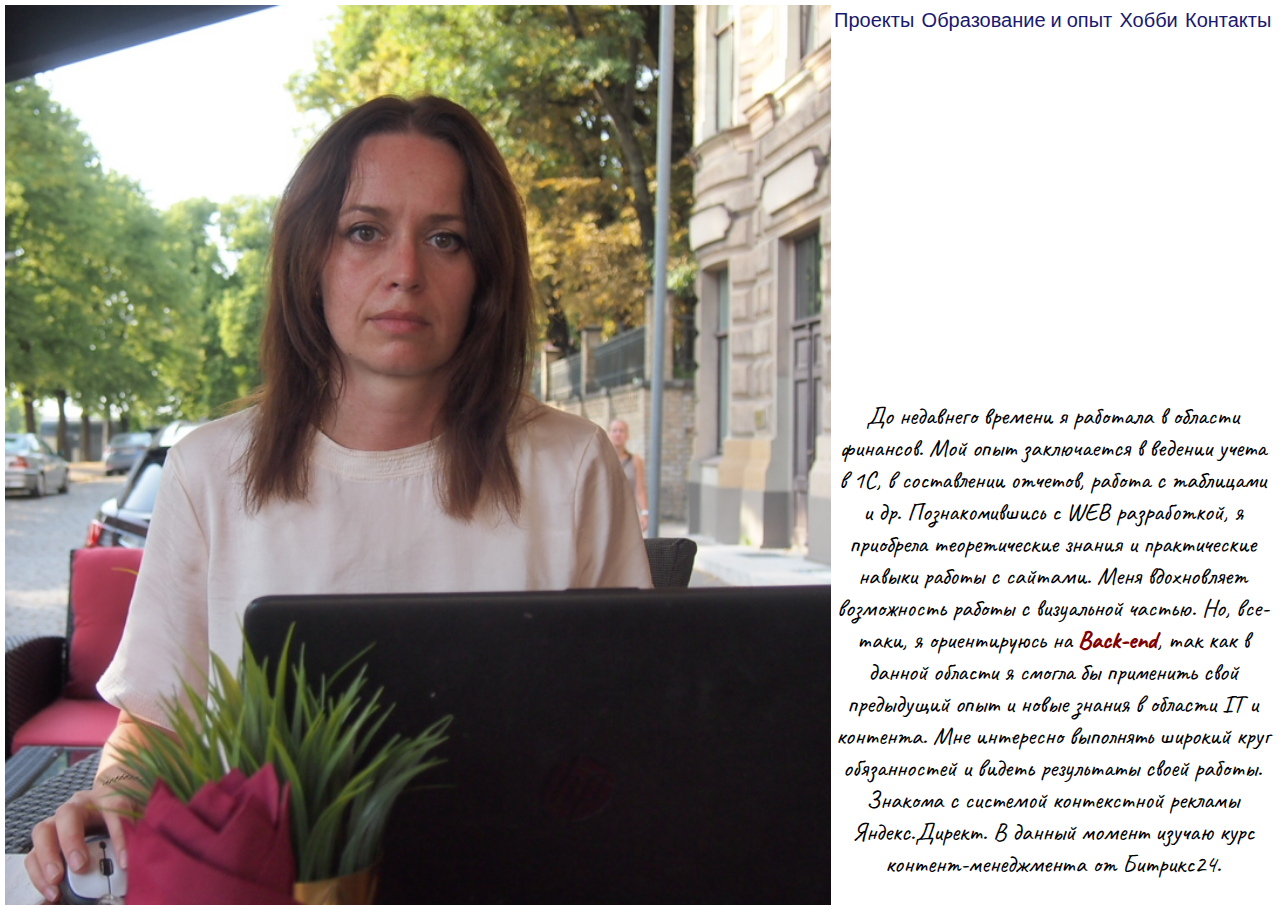
==== index.html @ ad6b9b3c "added yandex" ====
<!DOCTYPE html>
<html lang="en">
<head>
    <meta charset="UTF-8">
    <meta name="viewport" content="width=device-width, initial-scale=1.0">
    <link rel="stylesheet" href="style.css">
    <link rel="stylesheet" href="fonts.css">
    <link href="https://fonts.googleapis.com/css2?family=Cabin&family=Chivo:wght@300;400&display=swap" rel="stylesheet">
    <title>about</title>
</head>
<body>
<main id="container">
<div class="photo">
<img class="photo" src="img/P1015880.JPG" alt="my_photo">
</div>
  <nav>
    <a class="menu" href="projects.html">Проекты</a>
    <a class="menu" href="experience.html">Образование и опыт</a>
    <a class="menu" href="https://t.me/julia_zorina_art">Хобби</a>
    <a class="menu" href="contacts.html">Контакты</a>
    </nav>
    <div class="cover_letter">
    <p>До недавнего времени я работала в области финансов. Мой опыт заключается в ведении учета в 1С, в составлении отчетов, работа с таблицами и др.  Познакомившись с WEB разработкой, я приобрела теоретические знания и практические навыки работы с сайтами. 
  Меня вдохновляет возможность работы с визуальной частью. Но, все-таки, я ориентируюсь на <strong>Back-end</strong>, так как в данной области я смогла бы применить свой предыдущий опыт и новые знания в области IT и контента. Мне интересно выполнять широкий круг обязанностей и видеть результаты своей работы. Знакомa с системой контекстной рекламы Яндекс.Директ. В данный момент изучаю курс контент-менеджмента от Битрикс24. 
  </p>
  </div>
</main>
</body>
</html>
---- style.css ----
@import url("fonts.css");
body{
    font-family: 'Caveat', cursive;
    margin: 5px;
}
.logo{
    width: 80px;
}
.logo_2{
    width: 80px;
}
main{
    display: flex;
    justify-content: center; 
}
main.center{
    display: flex;
}
#portfolio{
    display:grid;
    grid-template-rows: 1fr 1fr 1fr;
    grid-template-columns: 1fr 1fr 1fr;
    gap:5px;
    font-family: 'Mukta', sans-serif;
    width: 60em;
    height: 31em;
    margin-top: 1em;
    font-family: 'Mukta', sans-serif;
    justify-content: center; 
}
.view .design {
    width: 15em; 
    height: 15em; 
    object-fit: cover;
    display: block;
    border-radius: 4%;
}
.view_2 .design {
    width: 15em; 
    height: 15em; 
    object-fit: cover;
    display: block;
    border-radius: 4%;
    animation: animate_hide 2s;
}
.view_3 .design{
    width: 15em; 
    height: 15em; 
    object-fit: cover;
    display: block;
    border-radius: 4%;
    animation: animate_hide 2s;
}
.view_4 .design{
    width: 15em; 
    height: 15em; 
    object-fit: cover;
    display: block;
    border-radius: 4%;
    animation: animate_hide 2s;
}
.view_5 .design{
    width: 15em; 
    height: 15em; 
    object-fit: cover;
    display: block;
    border-radius: 4%;
    animation: animate_hide 2s;
}
.view_6 .design{
    width: 15em; 
    height: 15em; 
    object-fit: cover;
    display: block;
    border-radius: 4%;
    animation: animate_hide 2s;
}
.fadeout{
    width: 15em; 
    height: 15em; 
    object-fit: cover;
    display: block;
    border-radius: 4%;
    animation: animate_hide 2s;
}
@keyframes animate_hide {
    0%   {opacity: 0.2;}
    100% {opacity: 100;}
}
.fadein{
    width: 15em; 
    height: 15em;
    background-color: darkslategrey;
    display: none;
    justify-content: center;
    align-items: center;
    border-radius: 4%;
    animation: animate_show 2s;
    animation-fill-mode: forwards;
}
@keyframes animate_show{
    0%   {opacity: 0.2;}
    100% {opacity: 100;}
}
.show a{
    width: 15em; 
    height: 15em;
    background-color: darkslategrey;
    display: none;
    justify-content: center;
    align-items: center;
    border-radius: 4%;
}
.show_2 a{
    width: 15em; 
    height: 15em;
    background-color: darkslategrey;
    display: none;
    justify-content: center;
    align-items: center;
    border-radius: 4%;
}
.show_3 a{
    width: 15em; 
    height: 15em;
    background-color: darkslategrey;
    display: none;
    justify-content: center;
    align-items: center;
    border-radius: 4%;
}
.show_4 a{
    width: 15em; 
    height: 15em;
    background-color: darkslategrey;
    display: none;
    justify-content: center;
    align-items: center;
    position: relative;
    border-radius: 4%;
}
.show_5 a{
    width: 15em; 
    height: 15em;
    background-color: darkslategrey;
    display: none;
    justify-content: center;
    align-items: center;
    position: relative;
    border-radius: 4%;
}
.show_6 a{
    width: 15em; 
    height: 15em;
    background-color: darkslategrey;
    display: none;
    justify-content: center;
    align-items: center;
    position: relative;
    border-radius: 4%;
}
.active{
    width: 15em; 
    height: 15em;
    background-image:linear-gradient(
        rgba(25, 77, 102, 0.45),
        rgba(25, 77, 102, 0.45)),
    url(img/fizzbuzz.JPG);
    background-size: cover;
    background-repeat: no-repeat;
    display: flex;
    justify-content: center;
    align-items: center;
    border-radius: 4%;
}
.active_2{
    width: 15em; 
    height: 15em;
    background-image:linear-gradient(
        rgba(25, 77, 102, 0.45),
        rgba(25, 77, 102, 0.45)),
    url(img/mag.JPG);
    background-size: cover;
    background-repeat: no-repeat;
    display: flex;
    justify-content: center;
    align-items: center;
    border-radius: 4%;
    animation: animate_show 2s;
    animation-fill-mode: forwards;
}
.active_3{
    width: 15em; 
    height: 15em;
    background-image:linear-gradient(
        rgba(25, 77, 102, 0.45),
        rgba(25, 77, 102, 0.45)),
    url(img/sparkle.JPG);
    background-size: cover;
    background-repeat: no-repeat;
    display: flex;
    justify-content: center;
    align-items: center;
    border-radius: 4%;
    animation: animate_show 2s;
    animation-fill-mode: forwards;
}
.active_4{
    width: 15em; 
    height: 15em;
    background-image:linear-gradient(
        rgba(25, 77, 102, 0.45),
        rgba(25, 77, 102, 0.45)),
    url(img/todolist.JPG);
    background-size: cover;
    background-repeat: no-repeat;
    display: flex;
    justify-content: center;
    align-items: center;
    border-radius: 4%;
    animation: animate_show 2s;
    animation-fill-mode: forwards;
}
.active_5{
    width: 15em; 
    height: 15em;
    background-image:linear-gradient(
        rgba(25, 77, 102, 0.45),
        rgba(25, 77, 102, 0.45)),
    url(img/item_5.JPG);
    background-size: cover;
    background-repeat: no-repeat;
    display: flex;
    justify-content: center;
    align-items: center;
    border-radius: 4%;
    animation: animate_show 2s;
    animation-fill-mode: forwards;
}
.active_6{
    width: 15em; 
    height: 15em;
    background-image:linear-gradient(
        rgba(25, 77, 102, 0.45),
        rgba(25, 77, 102, 0.45)),
    url(img/pineapple.JPG);
    background-size: cover;
    background-repeat: no-repeat;
    display: flex;
    justify-content: center;
    align-items: center;
    border-radius: 4%;
    animation: animate_show 2s;
    animation-fill-mode: forwards;
}
a   {
    text-decoration: none;
}
a .desc{
    display: flex;
    width: 10em; 
    height: 3em;
    background-color: white;
    border-radius: 25px;
    justify-content: center;
    align-items: center; 
    color: rgb(17, 27, 27);
}
.item_1{
    grid-area: 1/1/2/2;
}
.item_2{
    grid-area: 1/2/2/3;
}
.item_3{
    grid-area: 1/3/2/4;
}
.item_4{
    grid-area: 2/1/3/2;
}
.item_5{
    grid-area: 2/2/3/3;
}
.item_6{
    grid-area: 2/3/3/4;
}
.frame{
    width: 40em;
    height: 27.5em;
    margin: auto;
    background-image:linear-gradient(rgba(253, 252, 234, 0.1), rgba(252, 252, 252, 0.1)),url(img/bg_2.jpg);
    display: flex;
    justify-content: center;
    align-items: center;
}
#container{
    display: grid;
    grid-template-rows: 30px 1fr;
    grid-template-columns: 65% 35%;
}
.cover_letter{
    grid-area: 2/2/3/3;
    display: flex;
    align-items: flex-end;
}
p{
    font-family: 'Caveat', cursive;
    font-size: 25px;
    margin-right: 5px;
    margin-left: 5px;
    text-align: center;
} 
a .inst{
    text-decoration:none;
}
a.inst:-webkit-any-link {
    color: darkolivegreen;
}
.photo{
    grid-area: 1/1/3/2;
    /* background-image: url(img/P1015880.JPG);
    background-size: cover;
    background-repeat: no-repeat; */
    width: 100%;
    object-fit: cover;
    object-position: center;
    height: 100vh;
}
nav{
    grid-area: 1/2/2/3;
    display: flex;
    justify-content: space-around;
    height: auto;
    align-items: center;
}
nav a{
    font-family: 'Chivo', sans-serif;
    font-size: 20px;
}
a .menu{
    /*20px*/
    text-decoration: none;
}

a.menu:-webkit-any-link {
    color: midnightblue;
}
a.menu:hover:-webkit-any-link{
    color:darkred;
}
strong{
    color:maroon;
}
#type{
    font-family: 'Caveat', cursive; 
    color: #8fc8ae; 
    display: flex;
    justify-content: center;
}
h1.name{
    font-family: 'Caveat', cursive;
}
h1{
    margin: 0;
}
h4{
    margin: 0;
}
#previous{
    margin: auto;
    display:grid;
    width: 35em;
    grid-template-rows: repeat (15, 1fr);
    grid-template-columns: 8em 1fr;
    font-family: 'Mukta', sans-serif;
    gap: 4px;
}
.d_pieredze{
    grid-area: 1/1/2/3;
    background-color: beige;
}
.date_1{
    grid-area: 2/1/3/2;
    background-color: beige;
    display:inline-flex;
    flex-direction: column;
    justify-content: space-around;
    align-items: center;
}
.signetbank{
    grid-area: 2/2/3/3;
    background-color: beige;
}
.date_2{
    grid-area: 3/1/4/2;
    background-color:beige;
    display:inline-flex;
    flex-direction: column;
    justify-content: space-around;
    align-items: center;
}
.bdo{
    grid-area: 3/2/4/3;
    background-color: beige;
}
.date_3{
    grid-area: 4/1/5/2;
    background-color: beige;
    display:inline-flex;
    flex-direction: column;
    justify-content: space-around;
    align-items: center;
}
.eniaks{
    grid-area: 4/2/5/3;
    background-color: beige;
}
.date_4{
    grid-area: 5/1/6/2;
    background-color: beige;
    display:inline-flex;
    flex-direction: column;
    justify-content: space-around;
    align-items: center;
}
.bta{
    grid-area: 5/2/6/3;
    background-color:beige;
}
.tech{
    grid-area: 6/1/7/3;
    background-color: beige;;
}
.skills{
    grid-area: 7/1/8/3;
    background-color: beige;
}
.add_educ{
    grid-area: 8/1/9/3;
    background-color: beige;
}
.date_5{
    grid-area: 9/1/10/2;
    background-color: beige;
    display: flex;
    justify-content: center;
    text-align: center;
}
.rtg{
    grid-area: 9/2/10/3;
    background-color: beige;
}
.date_6{
    grid-area: 10/1/11/2;
    background-color: beige;
    display: flex;
    justify-content: center;
    text-align: center;
}
.rcs_2{
    grid-area: 10/2/11/3;
    background-color: beige;
}
.date_7{
    grid-area: 11/1/12/2;
    background-color: beige;
    display: flex;
    justify-content: center;
    text-align: center;
}
.rcs_1{
    grid-area: 11/2/12/3;
    background-color: beige;
}
.date_8{
    grid-area: 12/1/13/2;
    background-color: beige;
    display: flex;
    justify-content: center;
    text-align: center; 
}
.citadele{
    grid-area: 12/2/13/3;
    background-color: beige;
}
.educ{
    grid-area: 13/1/14/3;
    background-color: beige;

}
.date_9{
    grid-area: 14/1/15/2;
    background-color: beige;
    display: flex;
    justify-content: center;
}
.tsi{
    grid-area: 14/2/15/3;
    background-color: beige;
}
.date_10{
    grid-area: 15/1/16/2;
    background-color: beige;
    display: flex;
    justify-content: center;
}
.lu{
    grid-area: 15/2/16/3;
    background-color:beige;
}
.resp{
    display: inline;
}
.contacts{
    font-family: 'Mukta', sans-serif;
    display: flex;
    text-align: center;
    flex-direction: column;
    padding: 3em;
    /* background-image:linear-gradient(rgba(253, 252, 234, 0.1), rgba(252, 252, 252, 0.1)),url(img/bg_2.jpg); */
    animation: contacts 3s linear alternate;
    animation-fill-mode:forwards;
}

@keyframes contacts {
    0% {
        background: beige;
    }

    100% {
        background-image:linear-gradient(rgba(253, 252, 234, 0.1), rgba(252, 252, 252, 0.1)),url(img/bg_2.jpg);
    }
} 
.wave {
    color: #414040;
    animation: 0.5s color infinite;
}

@keyframes color {
    50% {
    color: #559777;
    }
}

@media (max-width: 1024px){
    #portfolio{
        display:grid;
        grid-template-rows: 15em 15em 15em;
        grid-template-columns: 15em 15em;
    }
    .item_1{
        grid-area: 1/1/2/2;
    }
    .item_2{
        grid-area: 1/2/2/3;
    }
    .item_3{
        grid-area: 2/1/3/2;
    }
    .item_4{
        grid-area: 2/2/3/3;
    }
    .item_5{
        grid-area: 3/1/4/2;
    }
    .item_6{
        grid-area: 3/2/4/3;
    }
    #container{
        display:grid;
        grid-template-rows: 30px 1fr auto;
        grid-template-columns: 1fr; 
    }
    nav{
        grid-area: 1/1/2/2;
    }
    nav a{
        font-family: 'Chivo', sans-serif;
        font-size: 1.95vw;
    }
    .cover_letter{
        grid-area: 3/1/4/2;
    }
    p{
        font-size: 2.85vw; 
    } 
    .photo{
        grid-area: 2/1/3/2;
        /* background-image: url(img/P1015880.JPG); */
        /* background-size: cover;
        background-repeat: no-repeat; */
        width: 100%;
        object-fit: cover;
        object-position: center;
        margin-left: 5px;
        height: auto;
    }
}
---- fonts.css ----
/* cyrillic-ext */
@font-face {
  font-family: 'Caveat';
  font-style: normal;
  font-weight: 400;
  src: url(Caveat/static/Caveat-Regular.ttf);
}
/* cyrillic */
@font-face {
  font-family: 'Caveat';
  font-style: normal;
  font-weight: 400;
  src: url(Caveat/static/Caveat-Regular.ttf);
}
/* latin-ext */
@font-face {
  font-family: 'Caveat';
  font-style: normal;
  font-weight: 400;
  src: url(Caveat/static/Caveat-Regular.ttf);
}
/* latin */
@font-face {
  font-family: 'Caveat';
  font-style: normal;
  font-weight: 400;
  src: url(Caveat/static/Caveat-Regular.ttf);
}
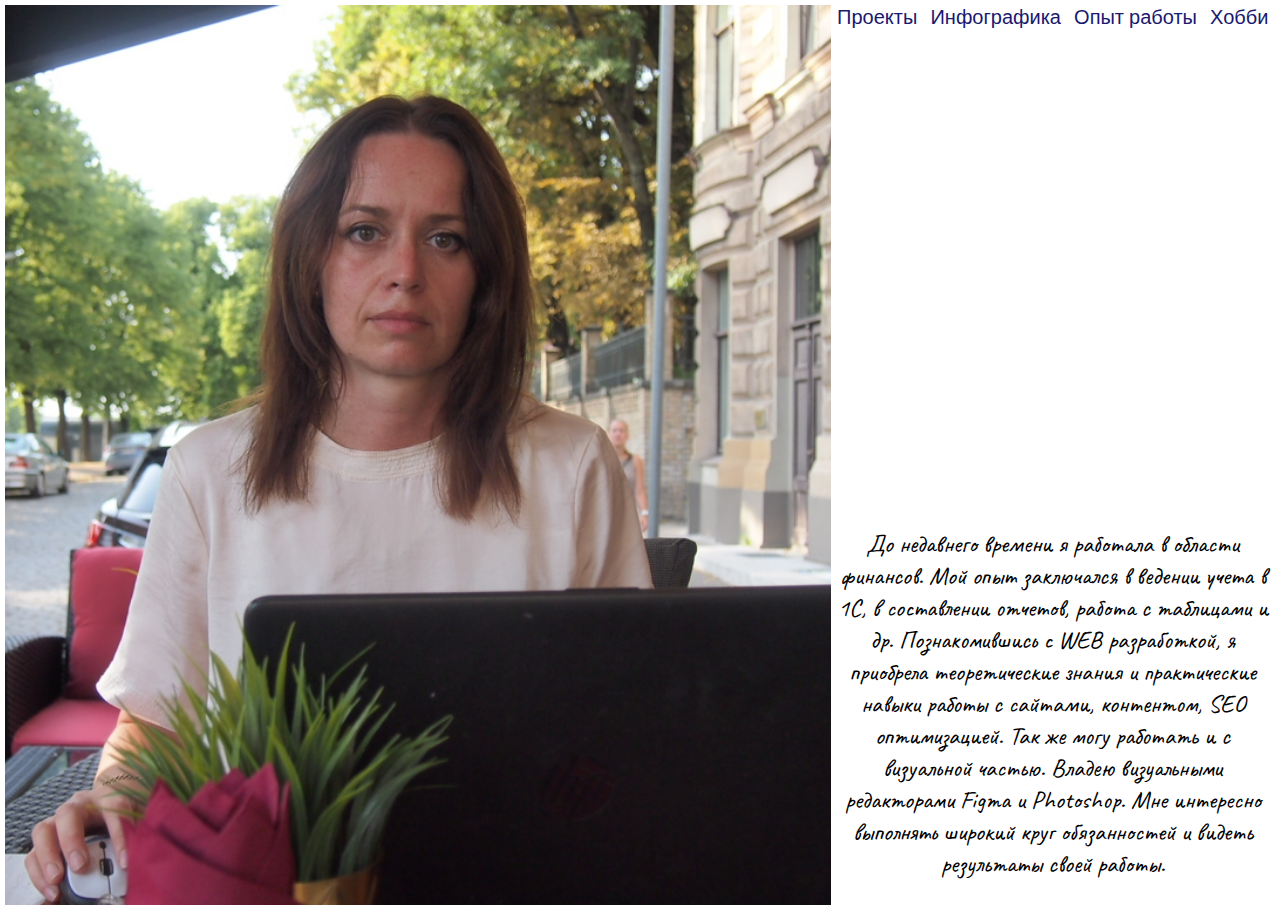
==== commit b45f8e78: "added infografika" ====
--- a/index.html
+++ b/index.html
@@ -15,13 +15,15 @@
 </div>
   <nav>
     <a class="menu" href="projects.html">Проекты</a>
-    <a class="menu" href="experience.html">Образование и опыт</a>
+    <a class="menu" href="https://www.behance.net/gallery/160207199/infografika">Инфографика</a>
+    <a class="menu" href="experience.html">Опыт работы</a>
     <a class="menu" href="https://t.me/julia_zorina_art">Хобби</a>
-    <a class="menu" href="contacts.html">Контакты</a>
     </nav>
     <div class="cover_letter">
-    <p>До недавнего времени я работала в области финансов. Мой опыт заключается в ведении учета в 1С, в составлении отчетов, работа с таблицами и др.  Познакомившись с WEB разработкой, я приобрела теоретические знания и практические навыки работы с сайтами. 
-  Меня вдохновляет возможность работы с визуальной частью. Но, все-таки, я ориентируюсь на <strong>Back-end</strong>, так как в данной области я смогла бы применить свой предыдущий опыт и новые знания в области IT и контента. Мне интересно выполнять широкий круг обязанностей и видеть результаты своей работы. Знакомa с системой контекстной рекламы Яндекс.Директ. В данный момент изучаю курс контент-менеджмента от Битрикс24. 
+    <p>До недавнего времени я работала в области финансов. Мой опыт заключался в ведении учета в 1С, в составлении отчетов, работа с таблицами и др.  Познакомившись с WEB разработкой, я приобрела теоретические знания и практические навыки работы с сайтами, контентом, SEO оптимизацией.
+Так же могу работать и с визуальной частью. Владею визуальными редакторами Figma и Photoshop. 
+Мне интересно выполнять широкий круг обязанностей и видеть результаты своей работы. 
+  <!-- Но, все-таки, я ориентируюсь на <strong>Back-end</strong>, так как в данной области я смогла бы применить свой предыдущий опыт и новые знания в области IT и контента. Мне интересно выполнять широкий круг обязанностей и видеть результаты своей работы. В данный момент изучаю курс контент-менеджмента от Битрикс24.  -->
   </p>
   </div>
 </main>
--- a/style.css
+++ b/style.css
@@ -331,8 +331,11 @@
     display: flex;
     justify-content: space-around;
     height: auto;
-    align-items: center;
-}
+    /* align-items: center; */
+}
+/* .ex{
+align-items: center;
+} */
 nav a{
     font-family: 'Chivo', sans-serif;
     font-size: 20px;
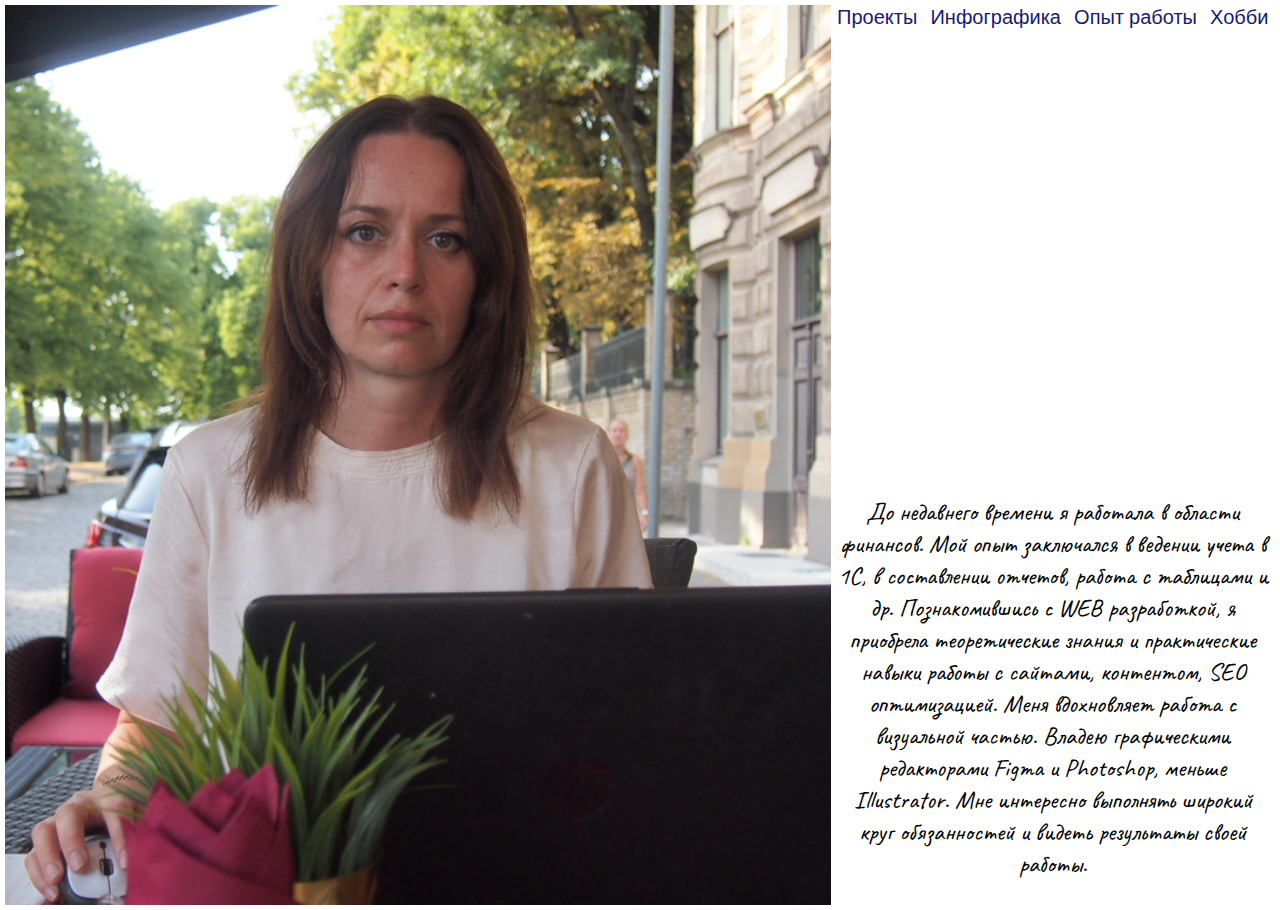
==== commit f4307d39: "added comments" ====
--- a/index.html
+++ b/index.html
@@ -21,7 +21,7 @@
     </nav>
     <div class="cover_letter">
     <p>До недавнего времени я работала в области финансов. Мой опыт заключался в ведении учета в 1С, в составлении отчетов, работа с таблицами и др.  Познакомившись с WEB разработкой, я приобрела теоретические знания и практические навыки работы с сайтами, контентом, SEO оптимизацией.
-Так же могу работать и с визуальной частью. Владею визуальными редакторами Figma и Photoshop. 
+Меня вдохновляет работа с визуальной частью. Владею графическими редакторами Figma и Photoshop, меньше Illustrator. 
 Мне интересно выполнять широкий круг обязанностей и видеть результаты своей работы. 
   <!-- Но, все-таки, я ориентируюсь на <strong>Back-end</strong>, так как в данной области я смогла бы применить свой предыдущий опыт и новые знания в области IT и контента. Мне интересно выполнять широкий круг обязанностей и видеть результаты своей работы. В данный момент изучаю курс контент-менеджмента от Битрикс24.  -->
   </p>
--- a/style.css
+++ b/style.css
@@ -333,9 +333,6 @@
     height: auto;
     /* align-items: center; */
 }
-/* .ex{
-align-items: center;
-} */
 nav a{
     font-family: 'Chivo', sans-serif;
     font-size: 20px;
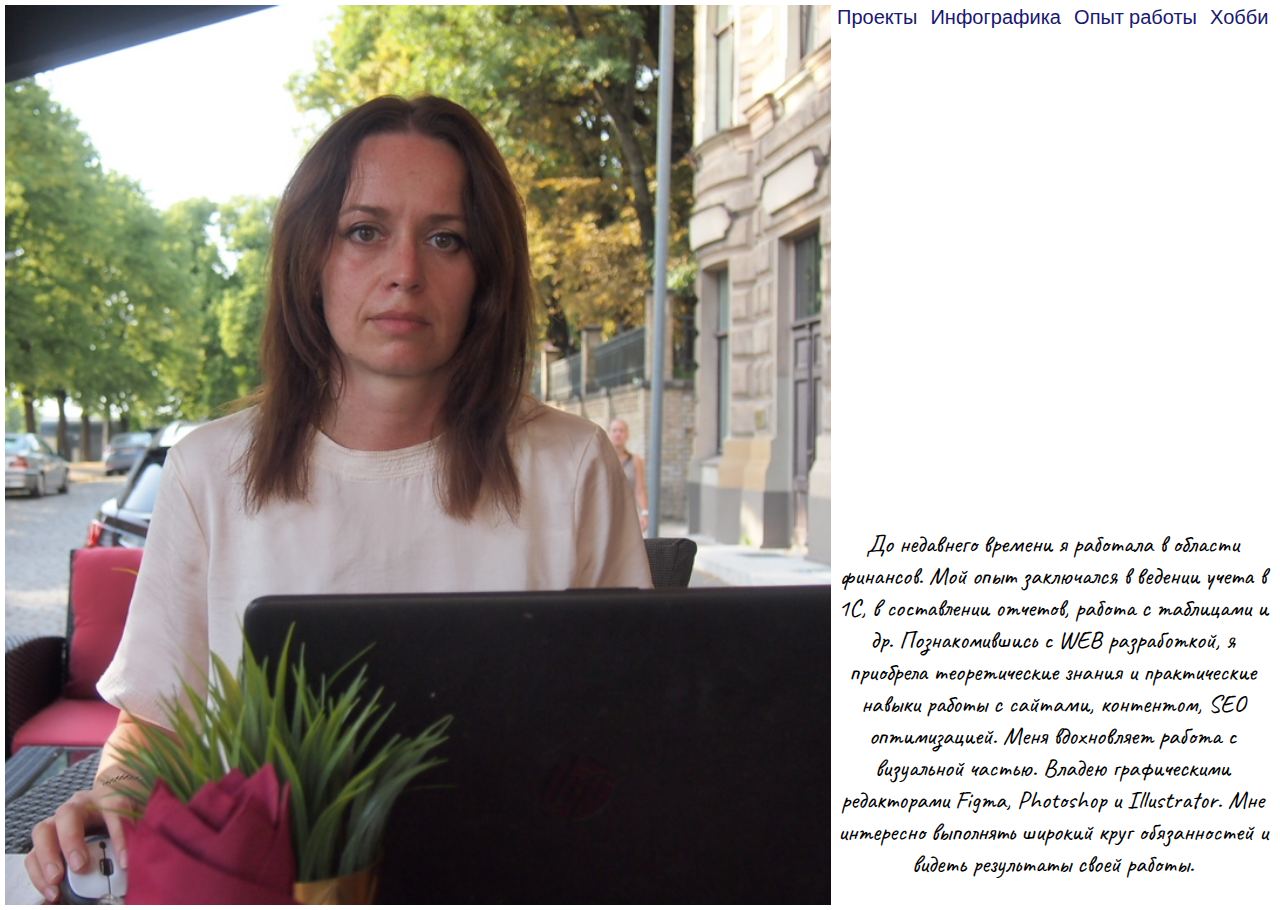
==== commit 92369f61: "added changes" ====
--- a/index.html
+++ b/index.html
@@ -21,7 +21,7 @@
     </nav>
     <div class="cover_letter">
     <p>До недавнего времени я работала в области финансов. Мой опыт заключался в ведении учета в 1С, в составлении отчетов, работа с таблицами и др.  Познакомившись с WEB разработкой, я приобрела теоретические знания и практические навыки работы с сайтами, контентом, SEO оптимизацией.
-Меня вдохновляет работа с визуальной частью. Владею графическими редакторами Figma и Photoshop, меньше Illustrator. 
+Меня вдохновляет работа с визуальной частью. Владею графическими редакторами Figmа, Photoshop и Illustrator. 
 Мне интересно выполнять широкий круг обязанностей и видеть результаты своей работы. 
   <!-- Но, все-таки, я ориентируюсь на <strong>Back-end</strong>, так как в данной области я смогла бы применить свой предыдущий опыт и новые знания в области IT и контента. Мне интересно выполнять широкий круг обязанностей и видеть результаты своей работы. В данный момент изучаю курс контент-менеджмента от Битрикс24.  -->
   </p>
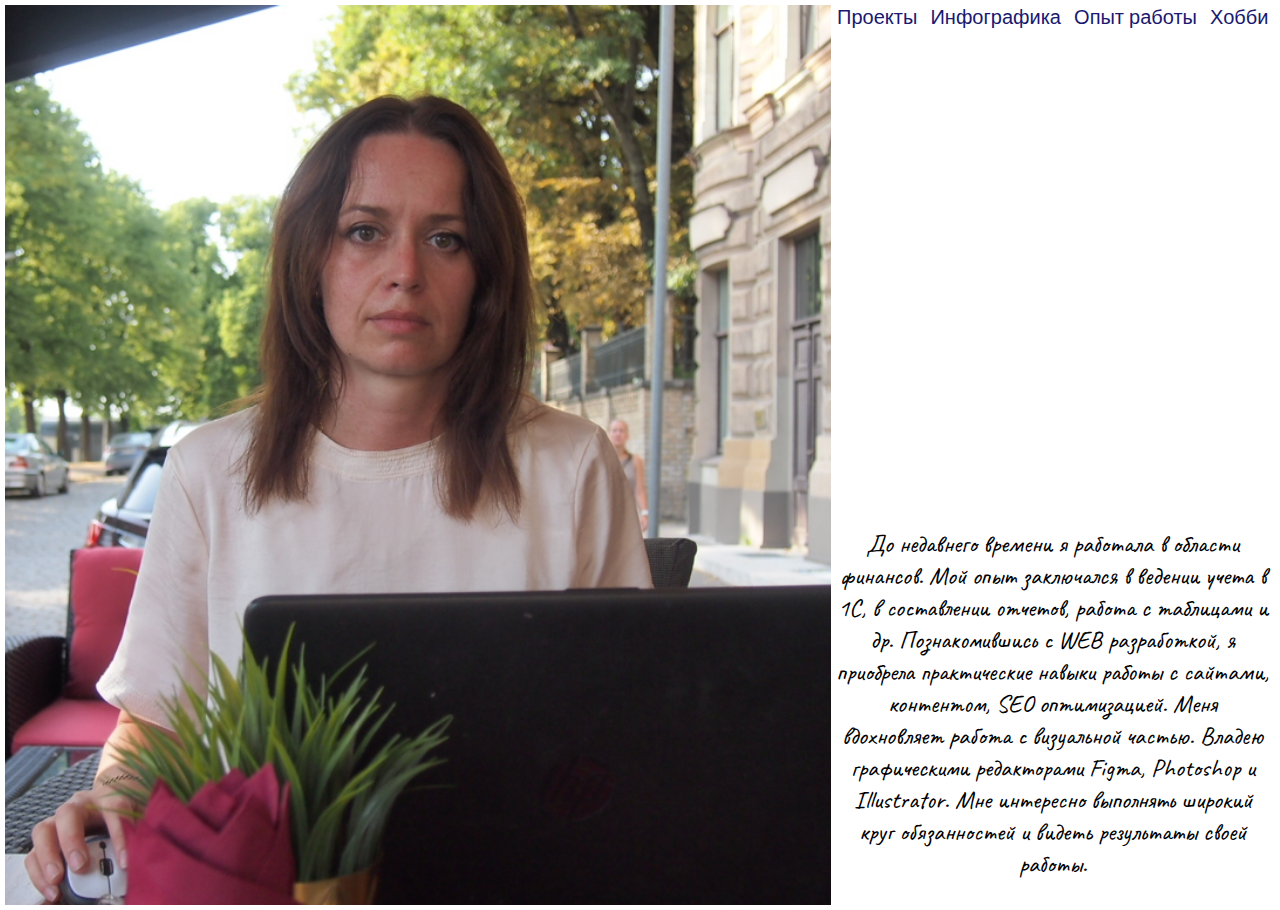
==== commit e66a1a12: "added new link" ====
--- a/index.html
+++ b/index.html
@@ -15,12 +15,12 @@
 </div>
   <nav>
     <a class="menu" href="projects.html">Проекты</a>
-    <a class="menu" href="https://www.behance.net/gallery/160207199/infografika">Инфографика</a>
+    <a class="menu" href="https://www.behance.net/artdesign_jzorina">Инфографика</a>
     <a class="menu" href="experience.html">Опыт работы</a>
     <a class="menu" href="https://t.me/julia_zorina_art">Хобби</a>
     </nav>
     <div class="cover_letter">
-    <p>До недавнего времени я работала в области финансов. Мой опыт заключался в ведении учета в 1С, в составлении отчетов, работа с таблицами и др.  Познакомившись с WEB разработкой, я приобрела теоретические знания и практические навыки работы с сайтами, контентом, SEO оптимизацией.
+    <p>До недавнего времени я работала в области финансов. Мой опыт заключался в ведении учета в 1С, в составлении отчетов, работа с таблицами и др.  Познакомившись с WEB разработкой, я приобрела практические навыки работы с сайтами, контентом, SEO оптимизацией.
 Меня вдохновляет работа с визуальной частью. Владею графическими редакторами Figmа, Photoshop и Illustrator. 
 Мне интересно выполнять широкий круг обязанностей и видеть результаты своей работы. 
   <!-- Но, все-таки, я ориентируюсь на <strong>Back-end</strong>, так как в данной области я смогла бы применить свой предыдущий опыт и новые знания в области IT и контента. Мне интересно выполнять широкий круг обязанностей и видеть результаты своей работы. В данный момент изучаю курс контент-менеджмента от Битрикс24.  -->
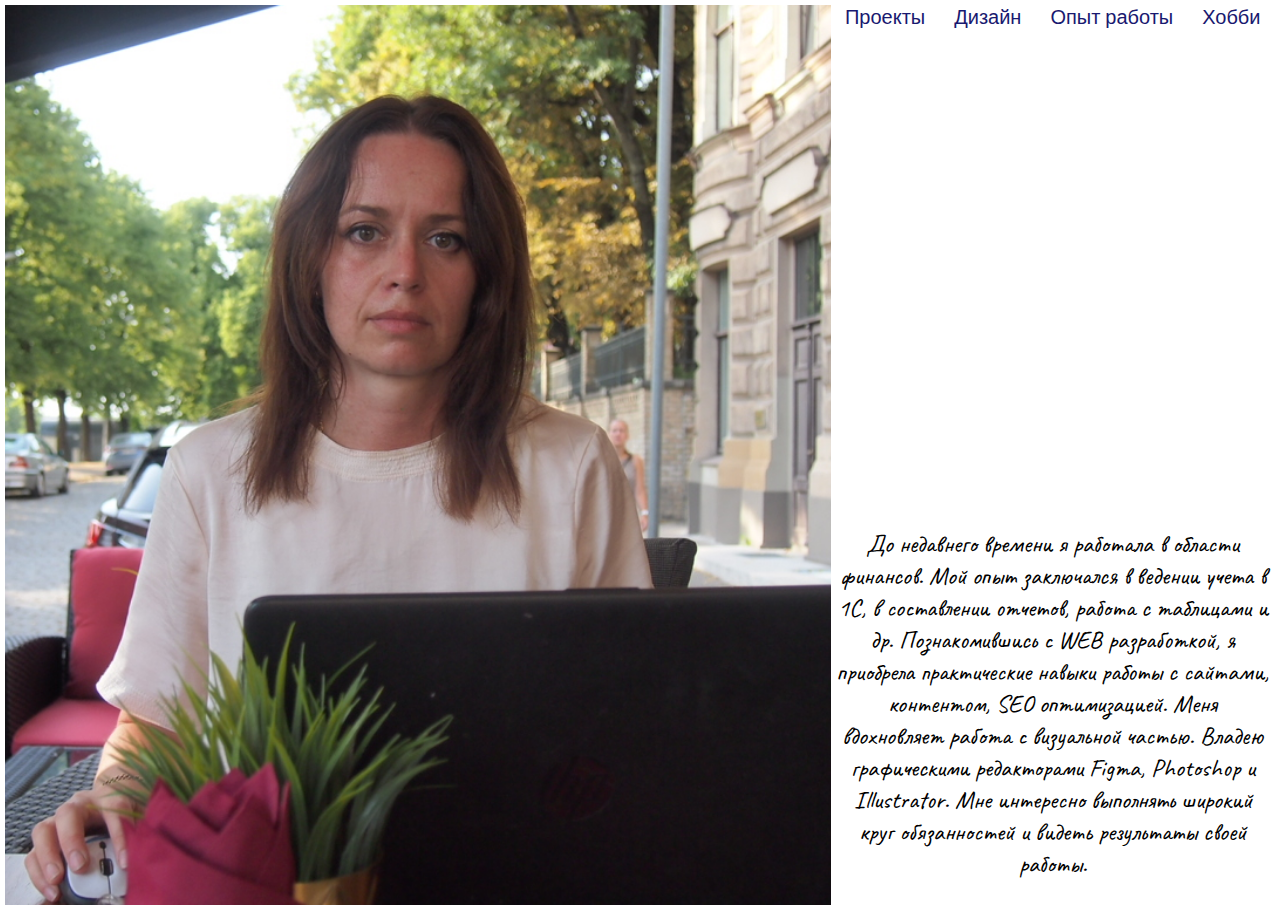
==== commit a752784e: "added changes" ====
--- a/index.html
+++ b/index.html
@@ -15,7 +15,7 @@
 </div>
   <nav>
     <a class="menu" href="projects.html">Проекты</a>
-    <a class="menu" href="https://www.behance.net/artdesign_jzorina">Инфографика</a>
+    <a class="menu" href="https://www.behance.net/artdesign_jzorina">Дизайн</a>
     <a class="menu" href="experience.html">Опыт работы</a>
     <a class="menu" href="https://t.me/julia_zorina_art">Хобби</a>
     </nav>
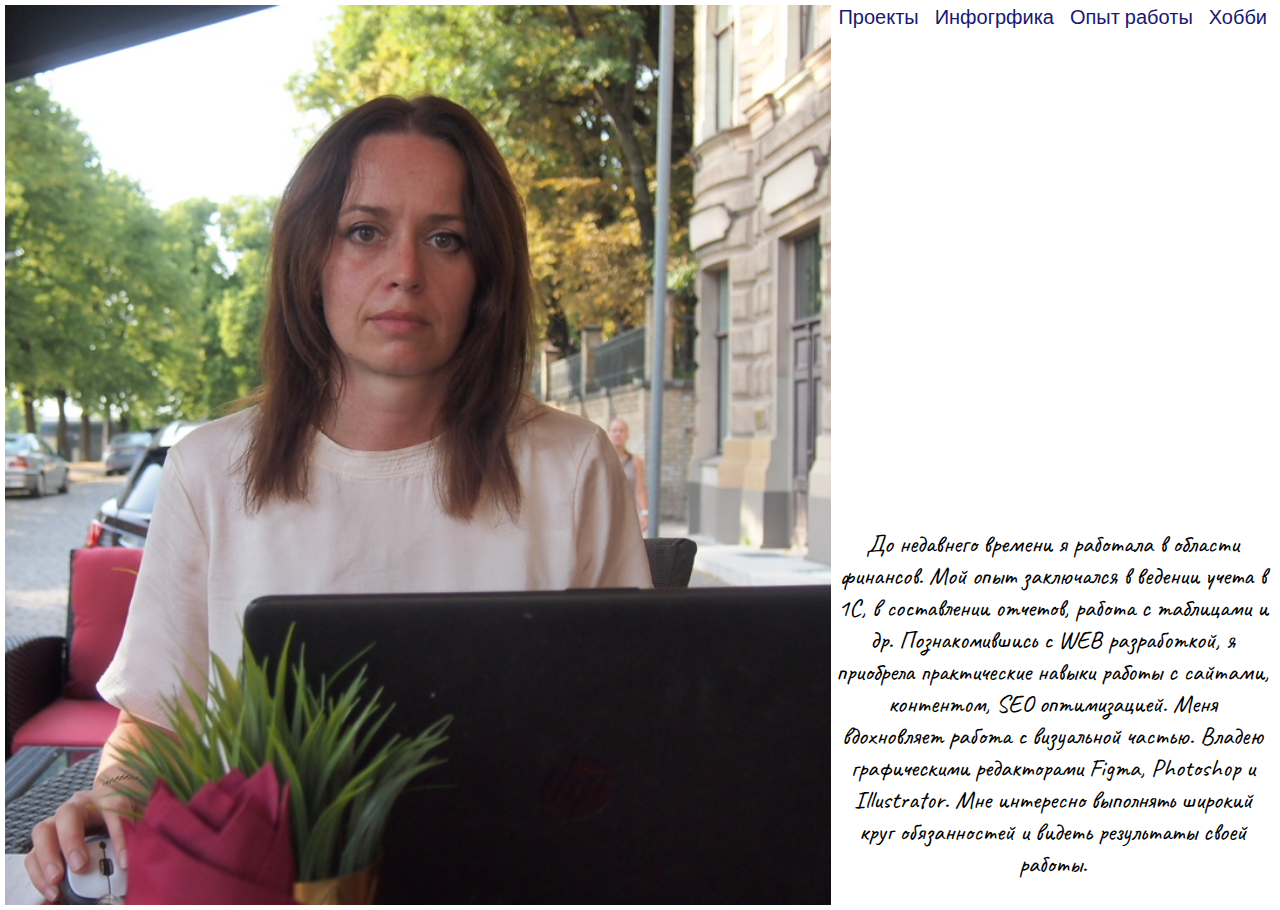
==== commit 49b5a336: "added changes" ====
--- a/index.html
+++ b/index.html
@@ -15,7 +15,7 @@
 </div>
   <nav>
     <a class="menu" href="projects.html">Проекты</a>
-    <a class="menu" href="https://www.behance.net/artdesign_jzorina">Дизайн</a>
+    <a class="menu" href="https://www.behance.net/artdesign_jzorina">Инфогрфика</a>
     <a class="menu" href="experience.html">Опыт работы</a>
     <a class="menu" href="https://t.me/julia_zorina_art">Хобби</a>
     </nav>
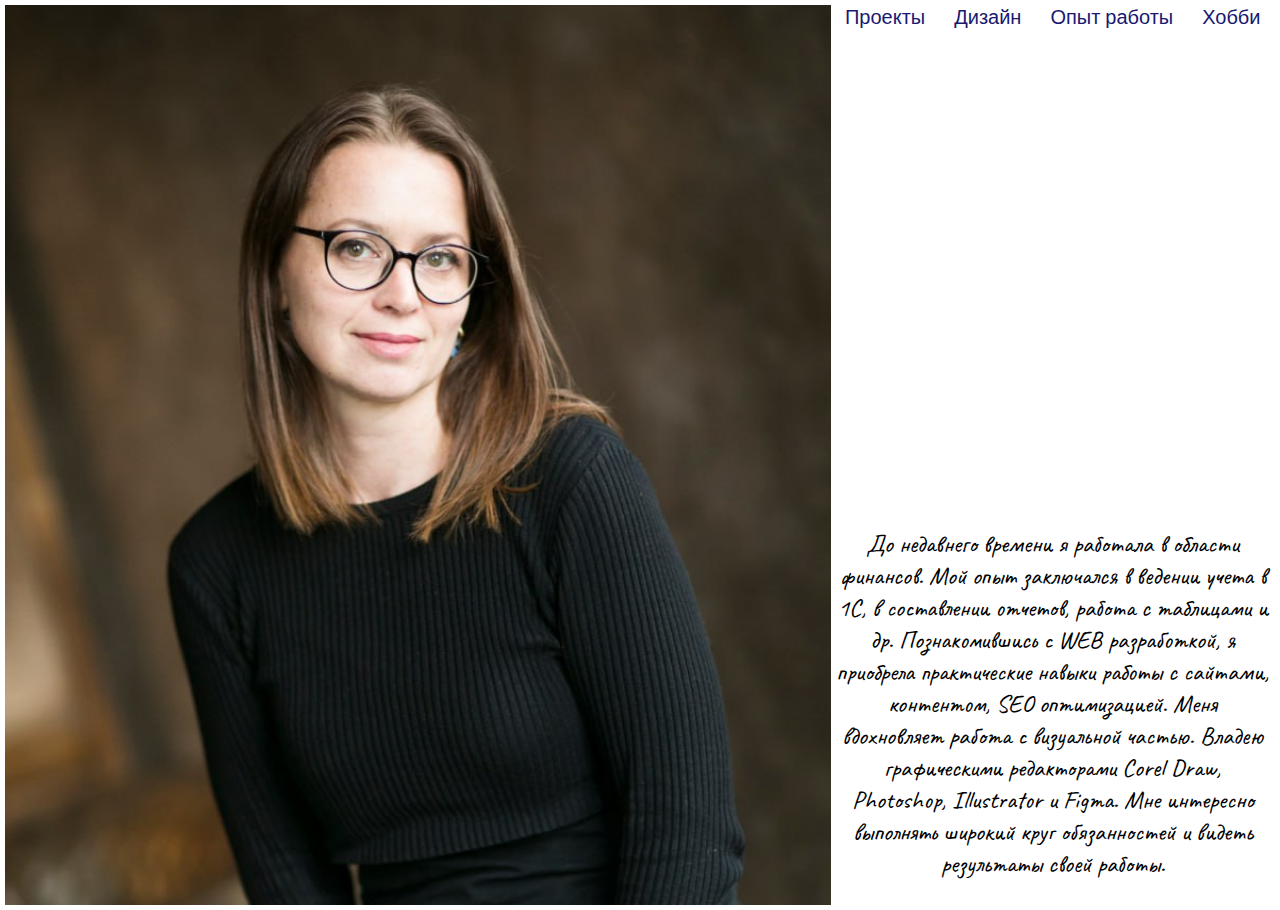
==== commit f23e9081: "added bankidei" ====
--- a/index.html
+++ b/index.html
@@ -11,17 +11,17 @@
 <body>
 <main id="container">
 <div class="photo">
-<img class="photo" src="img/P1015880.JPG" alt="my_photo">
+<img class="photo" src="img/Mask group.png" alt="my_photo">
 </div>
   <nav>
     <a class="menu" href="projects.html">Проекты</a>
-    <a class="menu" href="https://www.behance.net/artdesign_jzorina">Инфогрфика</a>
+    <a class="menu" href="https://www.behance.net/artdesign_jzorina">Дизайн</a>
     <a class="menu" href="experience.html">Опыт работы</a>
     <a class="menu" href="https://t.me/julia_zorina_art">Хобби</a>
     </nav>
     <div class="cover_letter">
     <p>До недавнего времени я работала в области финансов. Мой опыт заключался в ведении учета в 1С, в составлении отчетов, работа с таблицами и др.  Познакомившись с WEB разработкой, я приобрела практические навыки работы с сайтами, контентом, SEO оптимизацией.
-Меня вдохновляет работа с визуальной частью. Владею графическими редакторами Figmа, Photoshop и Illustrator. 
+Меня вдохновляет работа с визуальной частью. Владею графическими редакторами Corel Draw, Photoshop, Illustrator и Figma. 
 Мне интересно выполнять широкий круг обязанностей и видеть результаты своей работы. 
   <!-- Но, все-таки, я ориентируюсь на <strong>Back-end</strong>, так как в данной области я смогла бы применить свой предыдущий опыт и новые знания в области IT и контента. Мне интересно выполнять широкий круг обязанностей и видеть результаты своей работы. В данный момент изучаю курс контент-менеджмента от Битрикс24.  -->
   </p>
--- a/style.css
+++ b/style.css
@@ -379,7 +379,7 @@
     grid-area: 1/1/2/3;
     background-color: beige;
 }
-.date_1{
+.date_0{
     grid-area: 2/1/3/2;
     background-color: beige;
     display:inline-flex;
@@ -387,12 +387,24 @@
     justify-content: space-around;
     align-items: center;
 }
+.date_1{
+    grid-area: 3/1/4/2;
+    background-color: beige;
+    display:inline-flex;
+    flex-direction: column;
+    justify-content: space-around;
+    align-items: center;
+}
+.bankidei{
+grid-area: 2/2/3/3;
+background-color: beige;
+}
 .signetbank{
-    grid-area: 2/2/3/3;
+    grid-area: 3/2/4/3;
     background-color: beige;
 }
 .date_2{
-    grid-area: 3/1/4/2;
+    grid-area: 4/1/5/2;
     background-color:beige;
     display:inline-flex;
     flex-direction: column;
@@ -400,11 +412,11 @@
     align-items: center;
 }
 .bdo{
-    grid-area: 3/2/4/3;
+    grid-area: 4/2/5/3;
     background-color: beige;
 }
 .date_3{
-    grid-area: 4/1/5/2;
+    grid-area: 5/1/6/2;
     background-color: beige;
     display:inline-flex;
     flex-direction: column;
@@ -412,11 +424,11 @@
     align-items: center;
 }
 .eniaks{
-    grid-area: 4/2/5/3;
+    grid-area: 5/2/6/3;
     background-color: beige;
 }
 .date_4{
-    grid-area: 5/1/6/2;
+    grid-area: 6/1/7/2;
     background-color: beige;
     display:inline-flex;
     flex-direction: column;
@@ -424,7 +436,7 @@
     align-items: center;
 }
 .bta{
-    grid-area: 5/2/6/3;
+    grid-area: 6/2/7/3;
     background-color:beige;
 }
 .tech{
